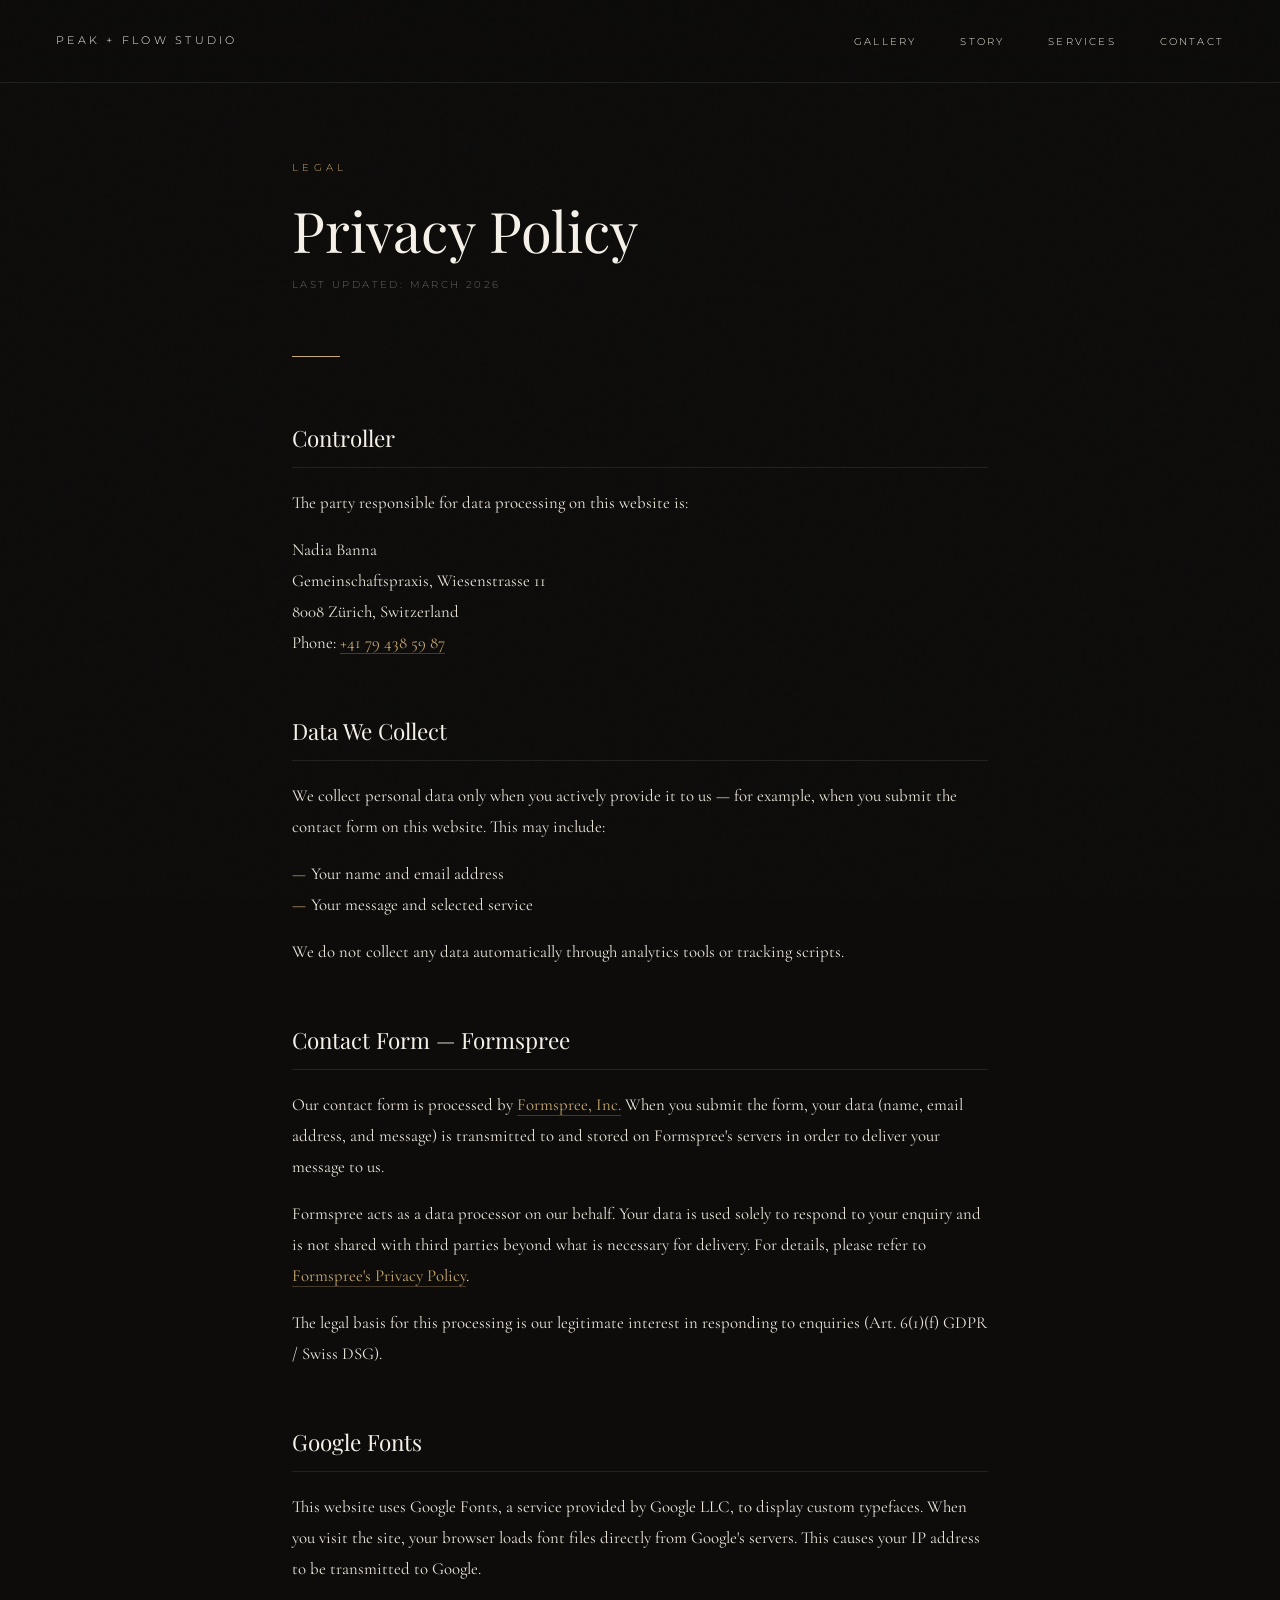
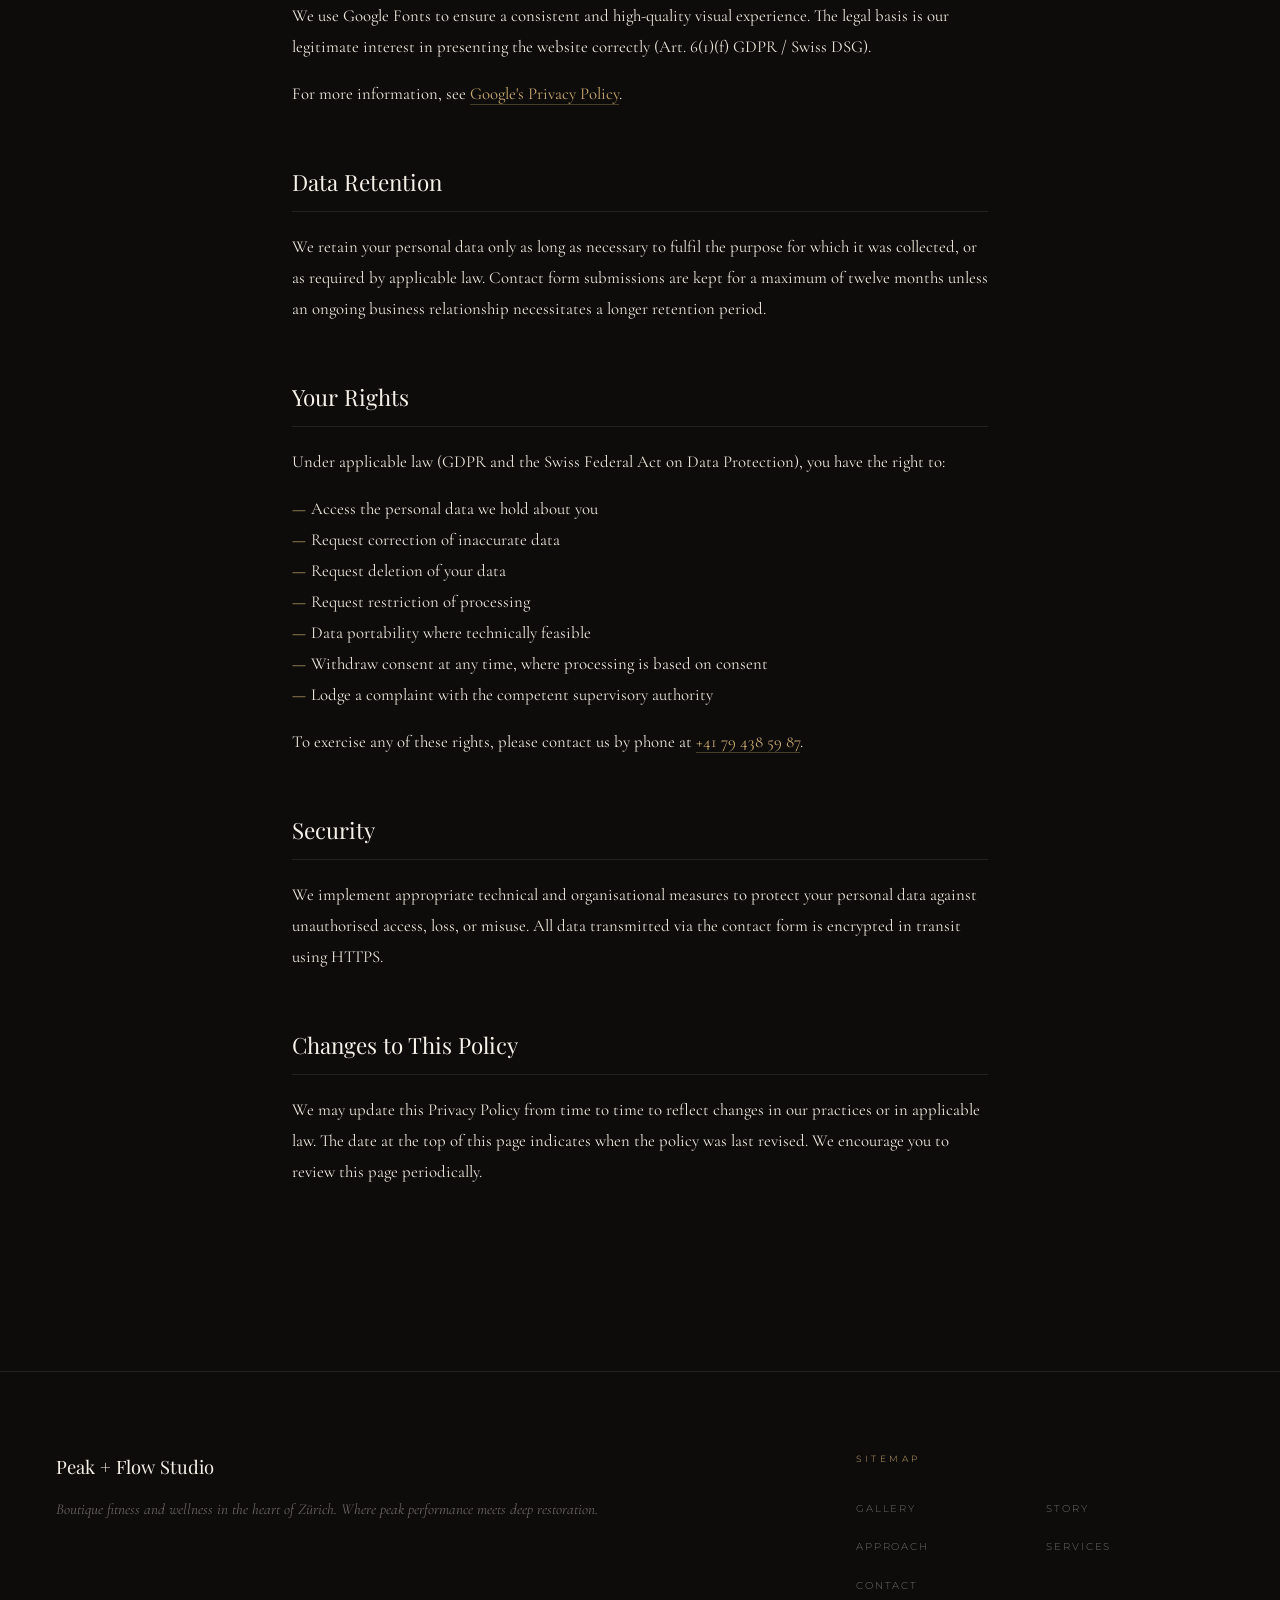
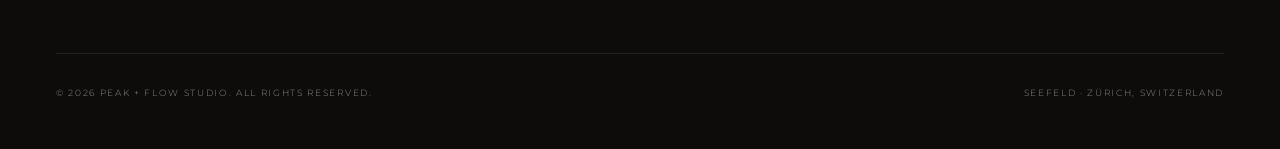
==== privacy-policy.html @ d28b988e "initial commit" ====
<!DOCTYPE html>
<html lang="en">
<head>
  <meta charset="UTF-8">
  <meta name="viewport" content="width=device-width, initial-scale=1.0">
  <title>Privacy Policy — Peak + Flow Studio · Zürich</title>
  <meta name="description" content="Privacy Policy for Peak + Flow Studio, boutique fitness and wellness in Zürich.">
  <link rel="preconnect" href="https://fonts.googleapis.com">
  <link rel="preconnect" href="https://fonts.gstatic.com" crossorigin>
  <link href="https://fonts.googleapis.com/css2?family=Cormorant+Garamond:ital,wght@0,300;0,400;0,500;0,600;1,300;1,400;1,500;1,600&family=Playfair+Display:ital,wght@0,400;0,700;0,900;1,400;1,700;1,900&family=Montserrat:wght@200;300;400;500&display=swap" rel="stylesheet">
  <style>
    /* ─── TOKENS ─────────────────────────────────────── */
    :root {
      --ink:      #0D0C0B;
      --ink-2:    #171614;
      --cream:    #F5F0E8;
      --cream-2:  #EDE7DC;
      --cream-3:  #E2D9CC;
      --gold:     #C9AA6F;
      --stone:    #6A6560;
      --muted:    #484440;
      --border:   rgba(106,101,96,0.25);
    }

    /* ─── RESET ──────────────────────────────────────── */
    *, *::before, *::after { box-sizing: border-box; margin: 0; padding: 0; }
    html { scroll-behavior: smooth; }

    body {
      background: var(--ink);
      color: var(--cream);
      font-family: 'Cormorant Garamond', Georgia, serif;
      font-size: 16px;
      line-height: 1.6;
      overflow-x: hidden;
    }

    ::selection { background: var(--gold); color: var(--ink); }
    img { display: block; max-width: 100%; }
    a { color: inherit; text-decoration: none; }

    /* ─── GRAIN OVERLAY ──────────────────────────────── */
    body::after {
      content: '';
      position: fixed;
      inset: 0;
      pointer-events: none;
      z-index: 9999;
      background-image: url("data:image/svg+xml,%3Csvg viewBox='0 0 256 256' xmlns='http://www.w3.org/2000/svg'%3E%3Cfilter id='noise'%3E%3CfeTurbulence type='fractalNoise' baseFrequency='0.9' numOctaves='4' stitchTiles='stitch'/%3E%3C/filter%3E%3Crect width='100%25' height='100%25' filter='url(%23noise)' opacity='0.035'/%3E%3C/svg%3E");
      opacity: 0.4;
    }

    /* ─── NAV ────────────────────────────────────────── */
    #nav {
      position: fixed;
      top: 0; left: 0; right: 0;
      z-index: 1000;
      display: flex;
      align-items: center;
      justify-content: space-between;
      padding: 1.75rem 3.5rem;
      background: rgba(13, 12, 11, 0.92);
      backdrop-filter: blur(14px);
      -webkit-backdrop-filter: blur(14px);
      border-bottom: 1px solid var(--border);
    }

    .nav-brand {
      font-family: 'Montserrat', sans-serif;
      font-weight: 300;
      font-size: 0.68rem;
      letter-spacing: 0.3em;
      text-transform: uppercase;
      color: var(--cream);
      transition: opacity 0.3s;
    }
    .nav-brand:hover { opacity: 0.65; }

    .nav-links {
      display: flex;
      gap: 2.75rem;
      list-style: none;
    }

    .nav-links a {
      font-family: 'Montserrat', sans-serif;
      font-weight: 300;
      font-size: 0.62rem;
      letter-spacing: 0.22em;
      text-transform: uppercase;
      color: var(--cream-2);
      transition: color 0.3s;
      position: relative;
    }

    .nav-links a::after {
      content: '';
      position: absolute;
      bottom: -5px; left: 0;
      width: 0; height: 1px;
      background: var(--gold);
      transition: width 0.35s ease;
    }

    .nav-links a:hover { color: var(--gold); }
    .nav-links a:hover::after { width: 100%; }

    /* ─── PAGE ───────────────────────────────────────── */
    .page-wrap {
      max-width: 760px;
      margin: 0 auto;
      padding: 10rem 2rem 8rem;
    }

    .page-eyebrow {
      font-family: 'Montserrat', sans-serif;
      font-size: 0.6rem;
      font-weight: 300;
      letter-spacing: 0.45em;
      text-transform: uppercase;
      color: var(--gold);
      margin-bottom: 1.5rem;
    }

    .page-title {
      font-family: 'Playfair Display', Georgia, serif;
      font-size: clamp(2.2rem, 5vw, 3.5rem);
      font-weight: 400;
      line-height: 1.1;
      margin-bottom: 1rem;
    }

    .page-date {
      font-family: 'Montserrat', sans-serif;
      font-size: 0.6rem;
      font-weight: 300;
      letter-spacing: 0.25em;
      text-transform: uppercase;
      color: var(--stone);
      margin-bottom: 4rem;
    }

    .divider {
      width: 3rem;
      height: 1px;
      background: var(--gold);
      margin-bottom: 4rem;
    }

    /* ─── CONTENT ────────────────────────────────────── */
    .policy-section { margin-bottom: 3.5rem; }

    .policy-section h2 {
      font-family: 'Playfair Display', Georgia, serif;
      font-size: 1.4rem;
      font-weight: 400;
      color: var(--cream);
      margin-bottom: 1.2rem;
      padding-bottom: 0.6rem;
      border-bottom: 1px solid var(--border);
    }

    .policy-section p {
      font-size: 1.05rem;
      color: var(--cream-2);
      line-height: 1.85;
      margin-bottom: 1rem;
    }

    .policy-section p:last-child { margin-bottom: 0; }

    .policy-section ul {
      list-style: none;
      margin: 0.5rem 0 1rem;
    }

    .policy-section ul li {
      font-size: 1.05rem;
      color: var(--cream-2);
      line-height: 1.85;
      padding-left: 1.2rem;
      position: relative;
    }

    .policy-section ul li::before {
      content: '—';
      position: absolute;
      left: 0;
      color: var(--gold);
    }

    .policy-section a {
      color: var(--gold);
      border-bottom: 1px solid rgba(201,170,111,0.3);
      transition: border-color 0.3s;
    }

    .policy-section a:hover { border-color: var(--gold); }

    /* ─── FOOTER ─────────────────────────────────────── */
    footer {
      background: var(--ink);
      border-top: 1px solid var(--border);
      padding: 5rem 3.5rem 3rem;
    }

    .footer-grid {
      display: grid;
      grid-template-columns: 2fr 1fr;
      gap: 4rem;
      max-width: 1200px;
      margin: 0 auto 3.5rem;
    }

    .footer-brand-mark {
      font-family: 'Playfair Display', Georgia, serif;
      font-size: 1.15rem;
      font-weight: 400;
      margin-bottom: 1rem;
    }

    .footer-tagline {
      font-size: 0.95rem;
      font-style: italic;
      color: var(--stone);
      line-height: 1.7;
    }

    .footer-col-hed {
      font-family: 'Montserrat', sans-serif;
      font-size: 0.58rem;
      font-weight: 300;
      letter-spacing: 0.38em;
      text-transform: uppercase;
      color: var(--gold);
      margin-bottom: 1.75rem;
    }

    .sitemap { list-style: none; display: grid; grid-template-columns: 1fr 1fr; gap: 0.8rem; }

    .sitemap a {
      font-family: 'Montserrat', sans-serif;
      font-size: 0.65rem;
      font-weight: 300;
      letter-spacing: 0.18em;
      text-transform: uppercase;
      color: rgba(245,240,232,0.42);
      transition: color 0.3s;
    }

    .sitemap a:hover { color: var(--gold); }

    .footer-bar {
      display: flex;
      justify-content: space-between;
      align-items: center;
      padding-top: 2rem;
      border-top: 1px solid var(--border);
      max-width: 1200px;
      margin: 0 auto;
    }

    .footer-copy,
    .footer-locs {
      font-family: 'Montserrat', sans-serif;
      font-size: 0.58rem;
      font-weight: 300;
      letter-spacing: 0.18em;
      text-transform: uppercase;
      color: rgba(245,240,232,0.55);
    }

    /* ─── RESPONSIVE ─────────────────────────────────── */
    @media (max-width: 680px) {
      #nav { padding: 1.4rem 1.5rem; }
      .nav-links { display: none; }
      .page-wrap { padding: 8rem 1.5rem 6rem; }
      .footer-grid { grid-template-columns: 1fr; gap: 3rem; }
      .footer-bar { flex-direction: column; gap: 0.75rem; text-align: center; }
      footer { padding: 4rem 1.5rem 2rem; }
    }
  </style>
</head>
<body>

<!-- ─────────── NAV ─────────── -->
<nav id="nav">
  <a class="nav-brand" href="index.html">Peak + Flow Studio</a>
  <ul class="nav-links">
    <li><a href="index.html#gallery">Gallery</a></li>
    <li><a href="index.html#story">Story</a></li>
    <li><a href="index.html#services">Services</a></li>
    <li><a href="index.html#contact">Contact</a></li>
  </ul>
</nav>

<!-- ─────────── CONTENT ─────────── -->
<main>
  <div class="page-wrap">

    <p class="page-eyebrow">Legal</p>
    <h1 class="page-title">Privacy Policy</h1>
    <p class="page-date">Last updated: March 2026</p>
    <div class="divider"></div>

    <div class="policy-section">
      <h2>Controller</h2>
      <p>The party responsible for data processing on this website is:</p>
      <p>
        Nadia Banna<br>
        Gemeinschaftspraxis, Wiesenstrasse 11<br>
        8008 Zürich, Switzerland<br>
        Phone: <a href="tel:+41794385987">+41 79 438 59 87</a>
      </p>
    </div>

    <div class="policy-section">
      <h2>Data We Collect</h2>
      <p>We collect personal data only when you actively provide it to us — for example, when you submit the contact form on this website. This may include:</p>
      <ul>
        <li>Your name and email address</li>
        <li>Your message and selected service</li>
      </ul>
      <p>We do not collect any data automatically through analytics tools or tracking scripts.</p>
    </div>

    <div class="policy-section">
      <h2>Contact Form — Formspree</h2>
      <p>Our contact form is processed by <a href="https://formspree.io" target="_blank" rel="noopener">Formspree, Inc.</a> When you submit the form, your data (name, email address, and message) is transmitted to and stored on Formspree's servers in order to deliver your message to us.</p>
      <p>Formspree acts as a data processor on our behalf. Your data is used solely to respond to your enquiry and is not shared with third parties beyond what is necessary for delivery. For details, please refer to <a href="https://formspree.io/legal/privacy-policy" target="_blank" rel="noopener">Formspree's Privacy Policy</a>.</p>
      <p>The legal basis for this processing is our legitimate interest in responding to enquiries (Art. 6(1)(f) GDPR / Swiss DSG).</p>
    </div>

    <div class="policy-section">
      <h2>Google Fonts</h2>
      <p>This website uses Google Fonts, a service provided by Google LLC, to display custom typefaces. When you visit the site, your browser loads font files directly from Google's servers. This causes your IP address to be transmitted to Google.</p>
      <p>We use Google Fonts to ensure a consistent and high-quality visual experience. The legal basis is our legitimate interest in presenting the website correctly (Art. 6(1)(f) GDPR / Swiss DSG).</p>
      <p>For more information, see <a href="https://policies.google.com/privacy" target="_blank" rel="noopener">Google's Privacy Policy</a>.</p>
    </div>

    <div class="policy-section">
      <h2>Data Retention</h2>
      <p>We retain your personal data only as long as necessary to fulfil the purpose for which it was collected, or as required by applicable law. Contact form submissions are kept for a maximum of twelve months unless an ongoing business relationship necessitates a longer retention period.</p>
    </div>

    <div class="policy-section">
      <h2>Your Rights</h2>
      <p>Under applicable law (GDPR and the Swiss Federal Act on Data Protection), you have the right to:</p>
      <ul>
        <li>Access the personal data we hold about you</li>
        <li>Request correction of inaccurate data</li>
        <li>Request deletion of your data</li>
        <li>Request restriction of processing</li>
        <li>Data portability where technically feasible</li>
        <li>Withdraw consent at any time, where processing is based on consent</li>
        <li>Lodge a complaint with the competent supervisory authority</li>
      </ul>
      <p>To exercise any of these rights, please contact us by phone at <a href="tel:+41794385987">+41 79 438 59 87</a>.</p>
    </div>

    <div class="policy-section">
      <h2>Security</h2>
      <p>We implement appropriate technical and organisational measures to protect your personal data against unauthorised access, loss, or misuse. All data transmitted via the contact form is encrypted in transit using HTTPS.</p>
    </div>

    <div class="policy-section">
      <h2>Changes to This Policy</h2>
      <p>We may update this Privacy Policy from time to time to reflect changes in our practices or in applicable law. The date at the top of this page indicates when the policy was last revised. We encourage you to review this page periodically.</p>
    </div>

  </div>
</main>

<!-- ─────────── FOOTER ─────────── -->
<footer>
  <div class="footer-grid">
    <div>
      <p class="footer-brand-mark">Peak + Flow Studio</p>
      <p class="footer-tagline">Boutique fitness and wellness in the heart of Zürich. Where peak performance meets deep restoration.</p>
    </div>
    <div>
      <p class="footer-col-hed">Sitemap</p>
      <ul class="sitemap">
        <li><a href="index.html#gallery">Gallery</a></li>
        <li><a href="index.html#story">Story</a></li>
        <li><a href="index.html#approach">Approach</a></li>
        <li><a href="index.html#services">Services</a></li>
        <li><a href="index.html#contact">Contact</a></li>
      </ul>
    </div>
  </div>
  <div class="footer-bar">
    <p class="footer-copy">&copy; <span id="year"></span> Peak + Flow Studio. All rights reserved.</p>
    <p class="footer-locs">Seefeld &middot; Zürich, Switzerland</p>
  </div>
</footer>

<script>
  document.getElementById('year').textContent = new Date().getFullYear();
</script>

</body>
</html>
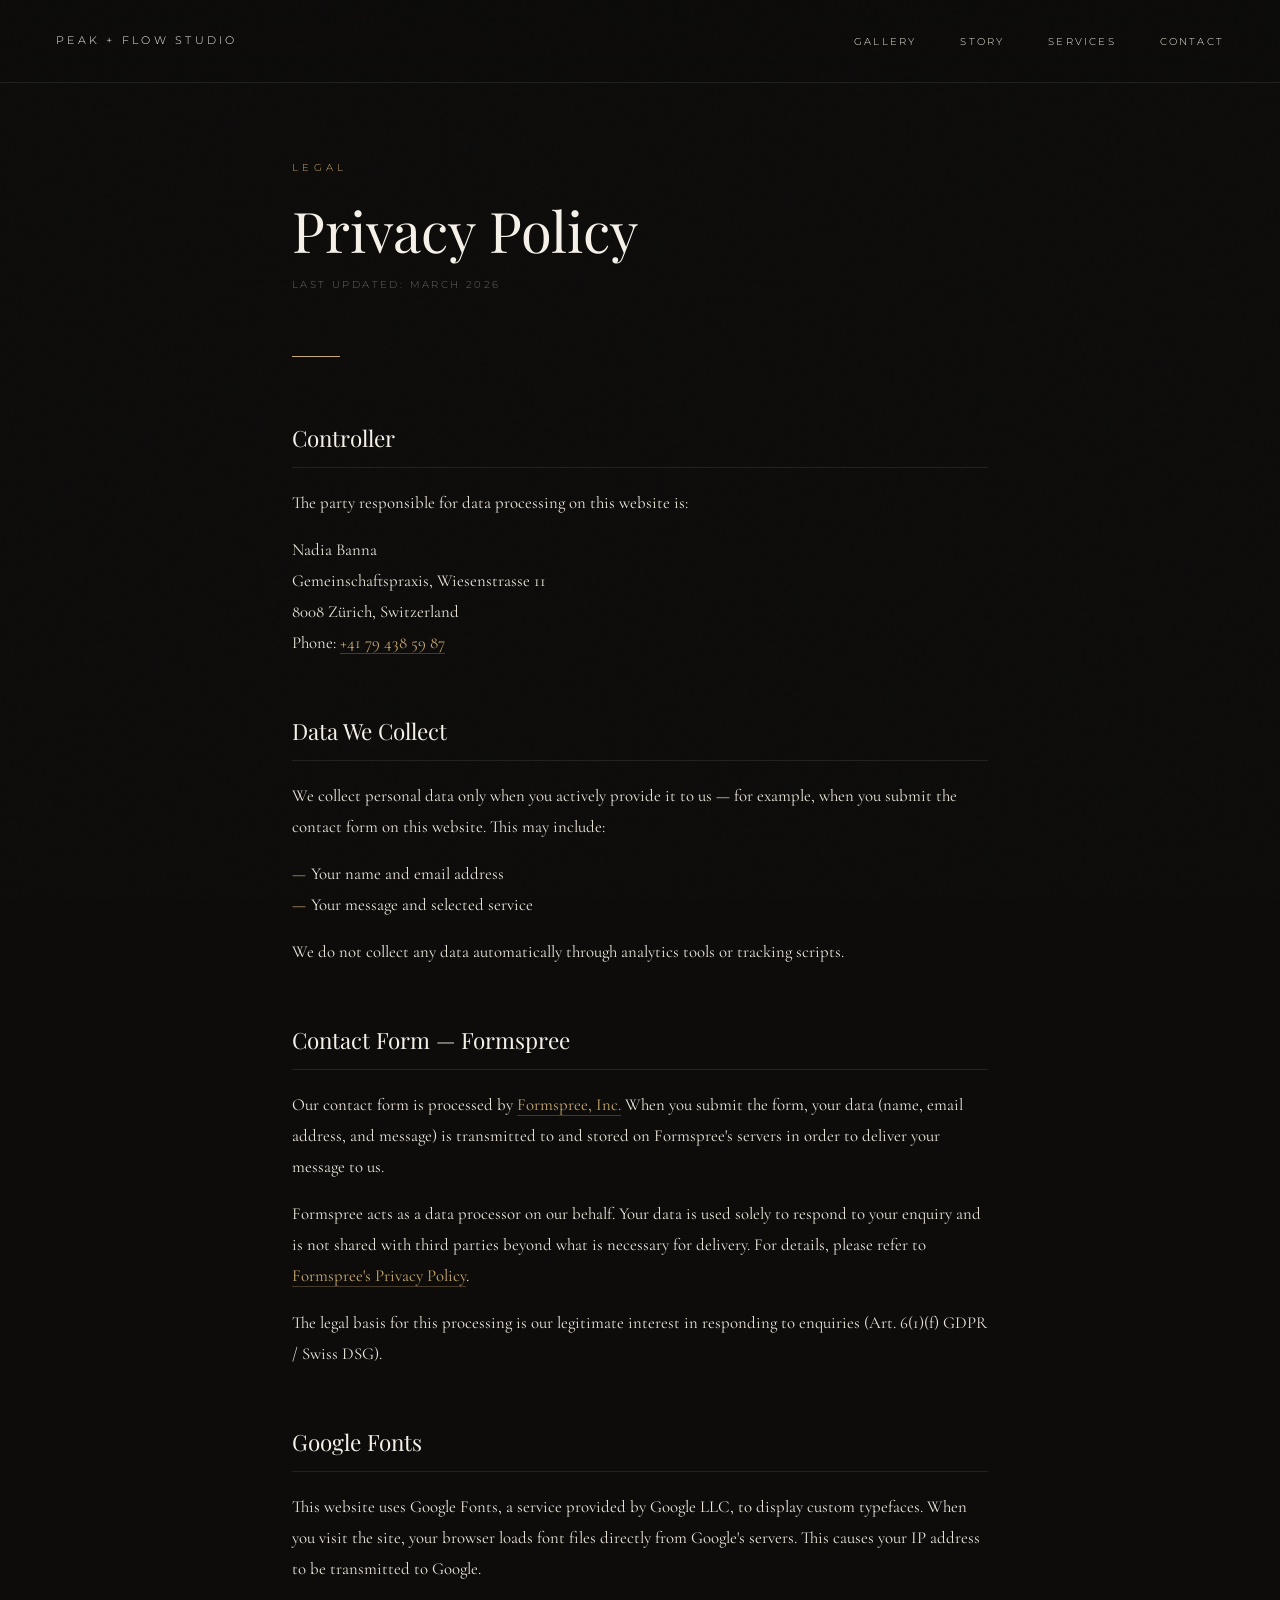
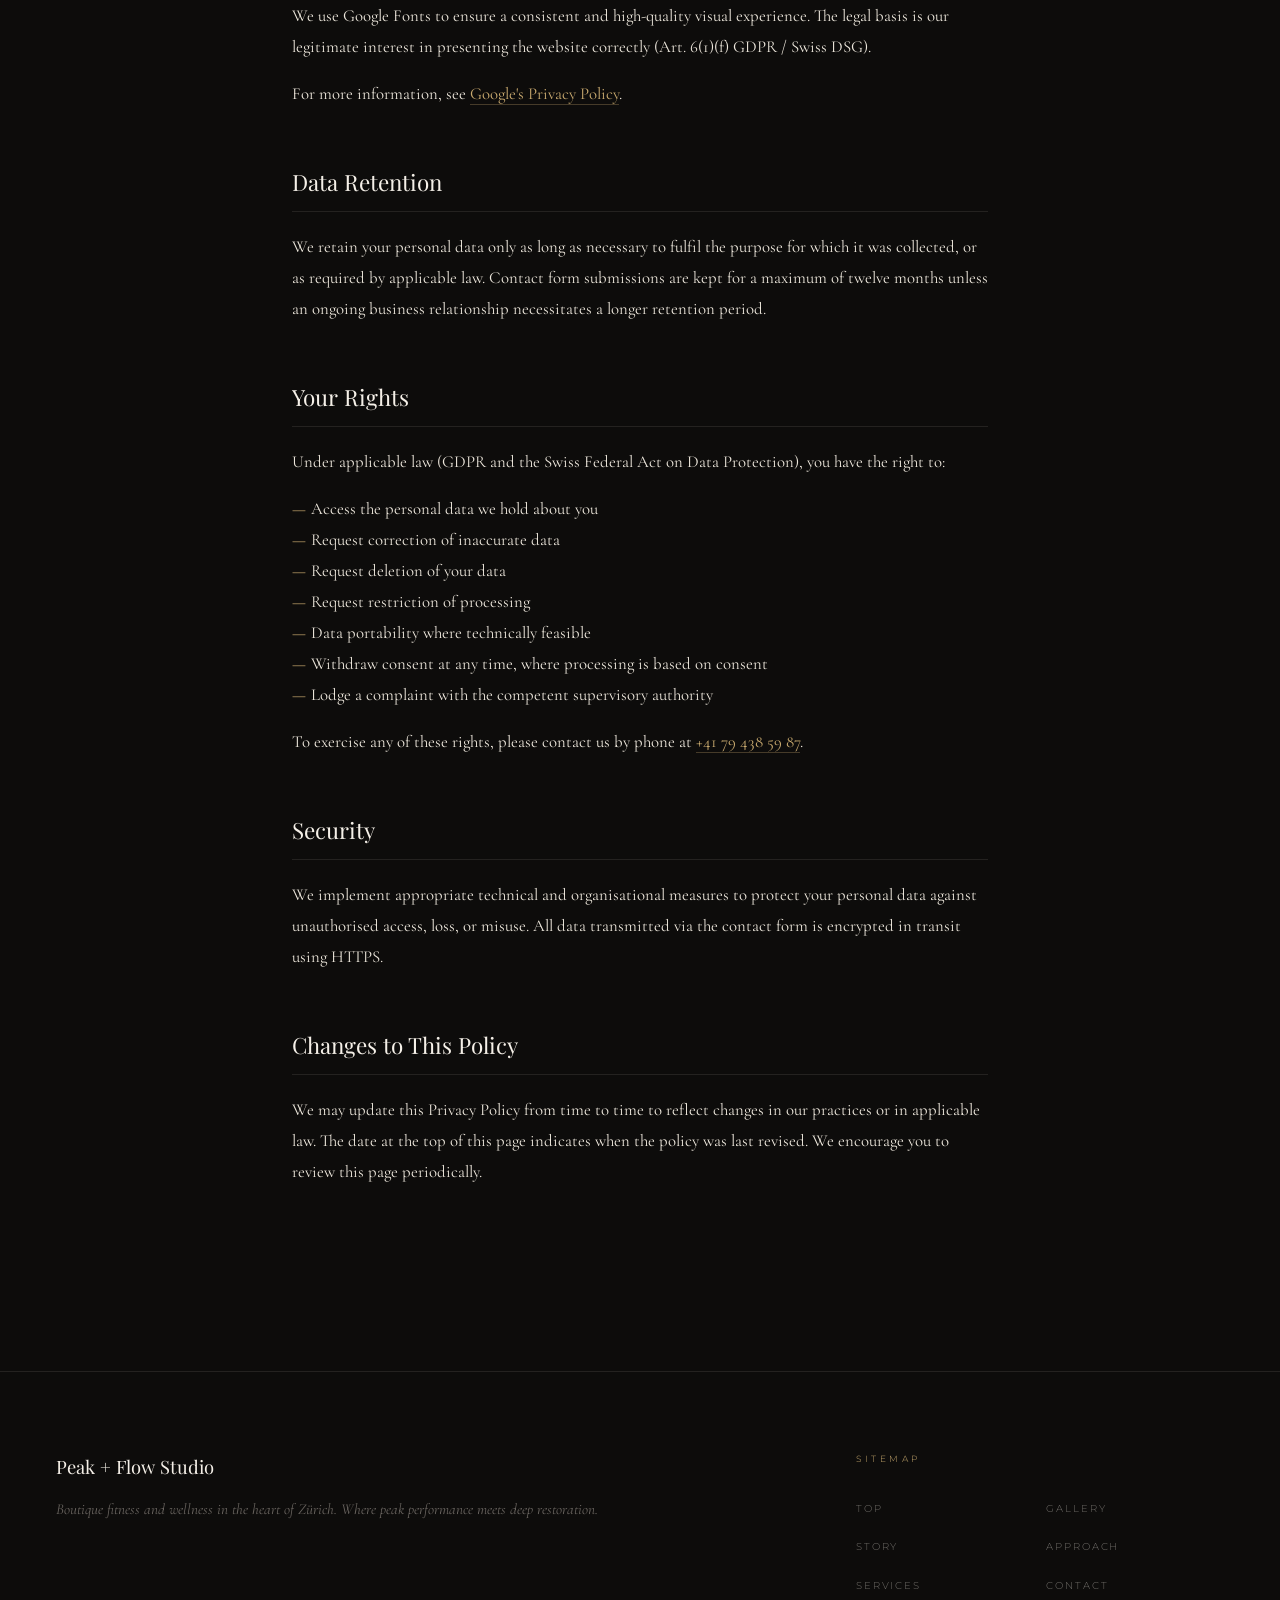
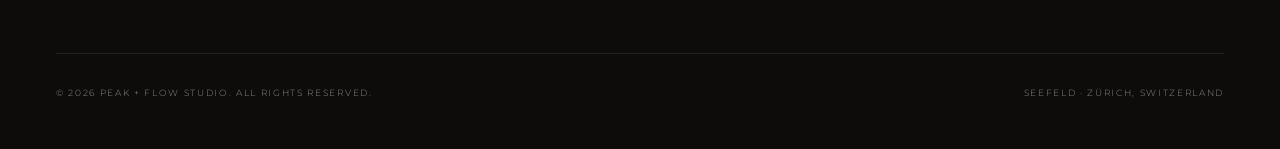
==== commit 96013444: "Add link Top to sitemap" ====
--- a/privacy-policy.html
+++ b/privacy-policy.html
@@ -5,6 +5,9 @@
   <meta name="viewport" content="width=device-width, initial-scale=1.0">
   <title>Privacy Policy — Peak + Flow Studio · Zürich</title>
   <meta name="description" content="Privacy Policy for Peak + Flow Studio, boutique fitness and wellness in Zürich.">
+  <link rel="icon" href="favicon.svg" type="image/svg+xml">
+  <link rel="canonical" href="https://www.peakflowstudio.ch/privacy-policy.html">
+  <meta name="robots" content="noindex, follow">
   <link rel="preconnect" href="https://fonts.googleapis.com">
   <link rel="preconnect" href="https://fonts.gstatic.com" crossorigin>
   <link href="https://fonts.googleapis.com/css2?family=Cormorant+Garamond:ital,wght@0,300;0,400;0,500;0,600;1,300;1,400;1,500;1,600&family=Playfair+Display:ital,wght@0,400;0,700;0,900;1,400;1,700;1,900&family=Montserrat:wght@200;300;400;500&display=swap" rel="stylesheet">
@@ -381,6 +384,7 @@
     <div>
       <p class="footer-col-hed">Sitemap</p>
       <ul class="sitemap">
+        <li><a href="index.html#hero">Top</a></li>
         <li><a href="index.html#gallery">Gallery</a></li>
         <li><a href="index.html#story">Story</a></li>
         <li><a href="index.html#approach">Approach</a></li>
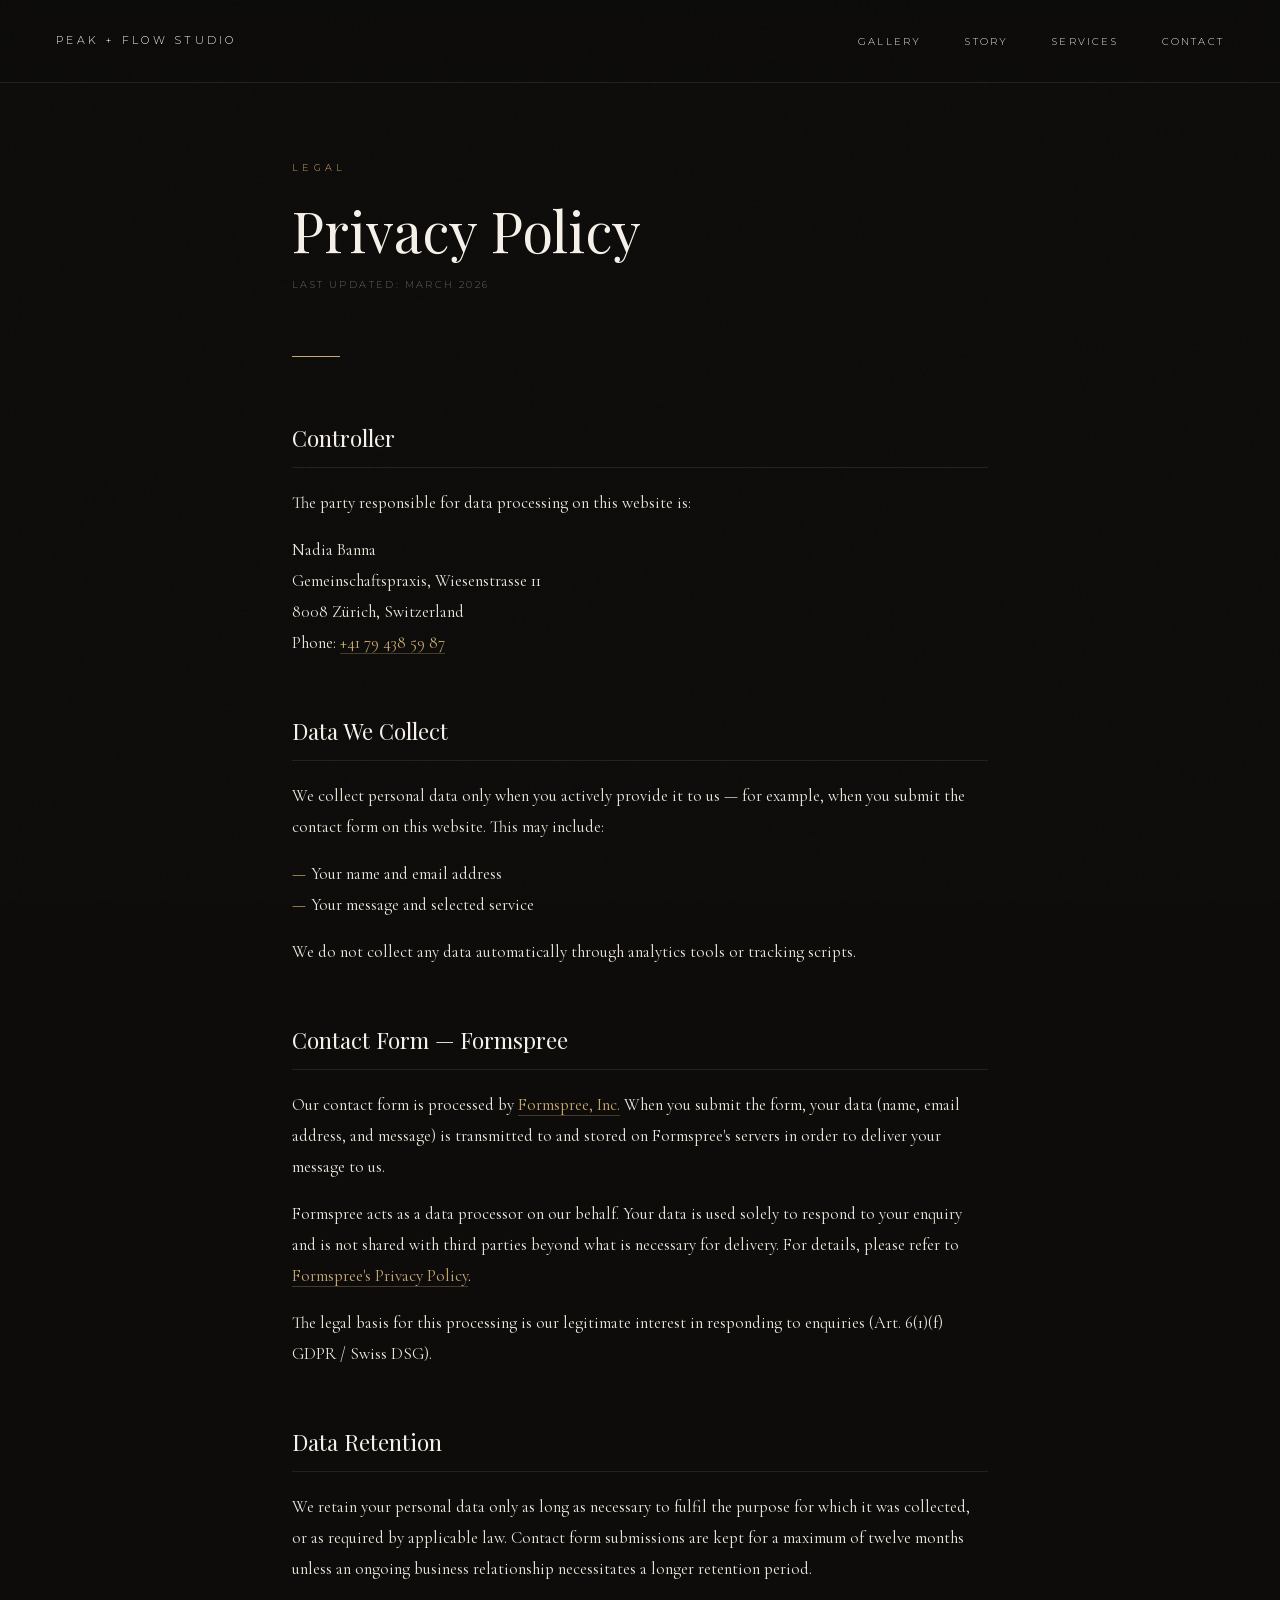
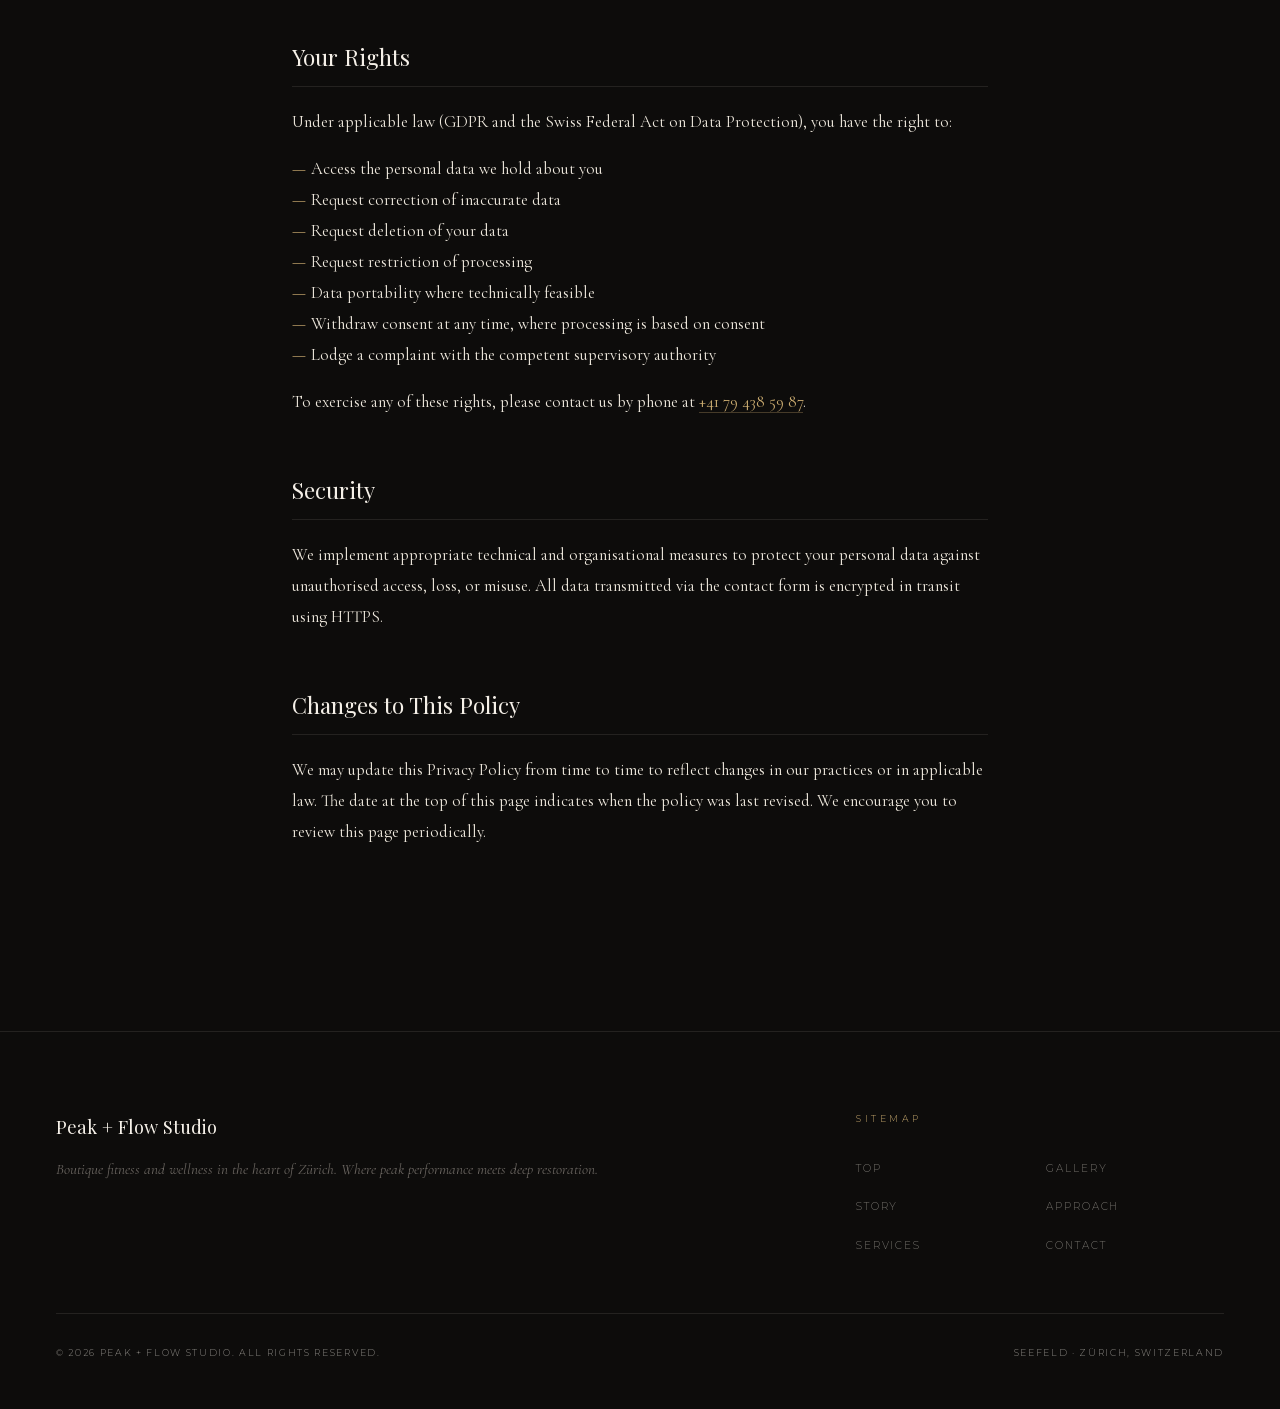
==== commit edf7ea3b: "Host fonts locally" ====
--- a/privacy-policy.html
+++ b/privacy-policy.html
@@ -5,12 +5,11 @@
   <meta name="viewport" content="width=device-width, initial-scale=1.0">
   <title>Privacy Policy — Peak + Flow Studio · Zürich</title>
   <meta name="description" content="Privacy Policy for Peak + Flow Studio, boutique fitness and wellness in Zürich.">
+  <meta name="theme-color" content="#0D0C0B">
   <link rel="icon" href="favicon.svg" type="image/svg+xml">
   <link rel="canonical" href="https://www.peakflowstudio.ch/privacy-policy.html">
   <meta name="robots" content="noindex, follow">
-  <link rel="preconnect" href="https://fonts.googleapis.com">
-  <link rel="preconnect" href="https://fonts.gstatic.com" crossorigin>
-  <link href="https://fonts.googleapis.com/css2?family=Cormorant+Garamond:ital,wght@0,300;0,400;0,500;0,600;1,300;1,400;1,500;1,600&family=Playfair+Display:ital,wght@0,400;0,700;0,900;1,400;1,700;1,900&family=Montserrat:wght@200;300;400;500&display=swap" rel="stylesheet">
+  <link rel="stylesheet" href="fonts.css">
   <style>
     /* ─── TOKENS ─────────────────────────────────────── */
     :root {
@@ -335,13 +334,6 @@
     </div>
 
     <div class="policy-section">
-      <h2>Google Fonts</h2>
-      <p>This website uses Google Fonts, a service provided by Google LLC, to display custom typefaces. When you visit the site, your browser loads font files directly from Google's servers. This causes your IP address to be transmitted to Google.</p>
-      <p>We use Google Fonts to ensure a consistent and high-quality visual experience. The legal basis is our legitimate interest in presenting the website correctly (Art. 6(1)(f) GDPR / Swiss DSG).</p>
-      <p>For more information, see <a href="https://policies.google.com/privacy" target="_blank" rel="noopener">Google's Privacy Policy</a>.</p>
-    </div>
-
-    <div class="policy-section">
       <h2>Data Retention</h2>
       <p>We retain your personal data only as long as necessary to fulfil the purpose for which it was collected, or as required by applicable law. Contact form submissions are kept for a maximum of twelve months unless an ongoing business relationship necessitates a longer retention period.</p>
     </div>
--- a/fonts.css
+++ b/fonts.css
@@ -0,0 +1,99 @@
+/* ─── Cormorant Garamond — normal ─────────────────────────── */
+/* latin-ext */
+@font-face {
+  font-family: 'Cormorant Garamond';
+  font-style: normal;
+  font-weight: 300 600;
+  font-display: swap;
+  src: url(fonts/cormorant-garamond-normal-ext.woff2) format('woff2');
+  unicode-range: U+0100-02BA, U+02BD-02C5, U+02C7-02CC, U+02CE-02D7, U+02DD-02FF, U+0304, U+0308, U+0329, U+1D00-1DBF, U+1E00-1E9F, U+1EF2-1EFF, U+2020, U+20A0-20AB, U+20AD-20C0, U+2113, U+2C60-2C7F, U+A720-A7FF;
+}
+/* latin */
+@font-face {
+  font-family: 'Cormorant Garamond';
+  font-style: normal;
+  font-weight: 300 600;
+  font-display: swap;
+  src: url(fonts/cormorant-garamond-normal.woff2) format('woff2');
+  unicode-range: U+0000-00FF, U+0131, U+0152-0153, U+02BB-02BC, U+02C6, U+02DA, U+02DC, U+0304, U+0308, U+0329, U+2000-206F, U+20AC, U+2122, U+2191, U+2193, U+2212, U+2215, U+FEFF, U+FFFD;
+}
+
+/* ─── Cormorant Garamond — italic ─────────────────────────── */
+/* latin-ext */
+@font-face {
+  font-family: 'Cormorant Garamond';
+  font-style: italic;
+  font-weight: 300 600;
+  font-display: swap;
+  src: url(fonts/cormorant-garamond-italic-ext.woff2) format('woff2');
+  unicode-range: U+0100-02BA, U+02BD-02C5, U+02C7-02CC, U+02CE-02D7, U+02DD-02FF, U+0304, U+0308, U+0329, U+1D00-1DBF, U+1E00-1E9F, U+1EF2-1EFF, U+2020, U+20A0-20AB, U+20AD-20C0, U+2113, U+2C60-2C7F, U+A720-A7FF;
+}
+/* latin */
+@font-face {
+  font-family: 'Cormorant Garamond';
+  font-style: italic;
+  font-weight: 300 600;
+  font-display: swap;
+  src: url(fonts/cormorant-garamond-italic.woff2) format('woff2');
+  unicode-range: U+0000-00FF, U+0131, U+0152-0153, U+02BB-02BC, U+02C6, U+02DA, U+02DC, U+0304, U+0308, U+0329, U+2000-206F, U+20AC, U+2122, U+2191, U+2193, U+2212, U+2215, U+FEFF, U+FFFD;
+}
+
+/* ─── Playfair Display — normal ───────────────────────────── */
+/* latin-ext */
+@font-face {
+  font-family: 'Playfair Display';
+  font-style: normal;
+  font-weight: 400 900;
+  font-display: swap;
+  src: url(fonts/playfair-display-normal-ext.woff2) format('woff2');
+  unicode-range: U+0100-02BA, U+02BD-02C5, U+02C7-02CC, U+02CE-02D7, U+02DD-02FF, U+0304, U+0308, U+0329, U+1D00-1DBF, U+1E00-1E9F, U+1EF2-1EFF, U+2020, U+20A0-20AB, U+20AD-20C0, U+2113, U+2C60-2C7F, U+A720-A7FF;
+}
+/* latin */
+@font-face {
+  font-family: 'Playfair Display';
+  font-style: normal;
+  font-weight: 400 900;
+  font-display: swap;
+  src: url(fonts/playfair-display-normal.woff2) format('woff2');
+  unicode-range: U+0000-00FF, U+0131, U+0152-0153, U+02BB-02BC, U+02C6, U+02DA, U+02DC, U+0304, U+0308, U+0329, U+2000-206F, U+20AC, U+2122, U+2191, U+2193, U+2212, U+2215, U+FEFF, U+FFFD;
+}
+
+/* ─── Playfair Display — italic ───────────────────────────── */
+/* latin-ext */
+@font-face {
+  font-family: 'Playfair Display';
+  font-style: italic;
+  font-weight: 400 900;
+  font-display: swap;
+  src: url(fonts/playfair-display-italic-ext.woff2) format('woff2');
+  unicode-range: U+0100-02BA, U+02BD-02C5, U+02C7-02CC, U+02CE-02D7, U+02DD-02FF, U+0304, U+0308, U+0329, U+1D00-1DBF, U+1E00-1E9F, U+1EF2-1EFF, U+2020, U+20A0-20AB, U+20AD-20C0, U+2113, U+2C60-2C7F, U+A720-A7FF;
+}
+/* latin */
+@font-face {
+  font-family: 'Playfair Display';
+  font-style: italic;
+  font-weight: 400 900;
+  font-display: swap;
+  src: url(fonts/playfair-display-italic.woff2) format('woff2');
+  unicode-range: U+0000-00FF, U+0131, U+0152-0153, U+02BB-02BC, U+02C6, U+02DA, U+02DC, U+0304, U+0308, U+0329, U+2000-206F, U+20AC, U+2122, U+2191, U+2193, U+2212, U+2215, U+FEFF, U+FFFD;
+}
+
+/* ─── Montserrat — normal ─────────────────────────────────── */
+/* latin-ext */
+@font-face {
+  font-family: 'Montserrat';
+  font-style: normal;
+  font-weight: 200 500;
+  font-display: swap;
+  src: url(fonts/montserrat-normal-ext.woff2) format('woff2');
+  unicode-range: U+0100-02BA, U+02BD-02C5, U+02C7-02CC, U+02CE-02D7, U+02DD-02FF, U+0304, U+0308, U+0329, U+1D00-1DBF, U+1E00-1E9F, U+1EF2-1EFF, U+2020, U+20A0-20AB, U+20AD-20C0, U+2113, U+2C60-2C7F, U+A720-A7FF;
+}
+/* latin */
+@font-face {
+  font-family: 'Montserrat';
+  font-style: normal;
+  font-weight: 200 500;
+  font-display: swap;
+  src: url(fonts/montserrat-normal.woff2) format('woff2');
+  unicode-range: U+0000-00FF, U+0131, U+0152-0153, U+02BB-02BC, U+02C6, U+02DA, U+02DC, U+0304, U+0308, U+0329, U+2000-206F, U+20AC, U+2122, U+2191, U+2193, U+2212, U+2215, U+FEFF, U+FFFD;
+}
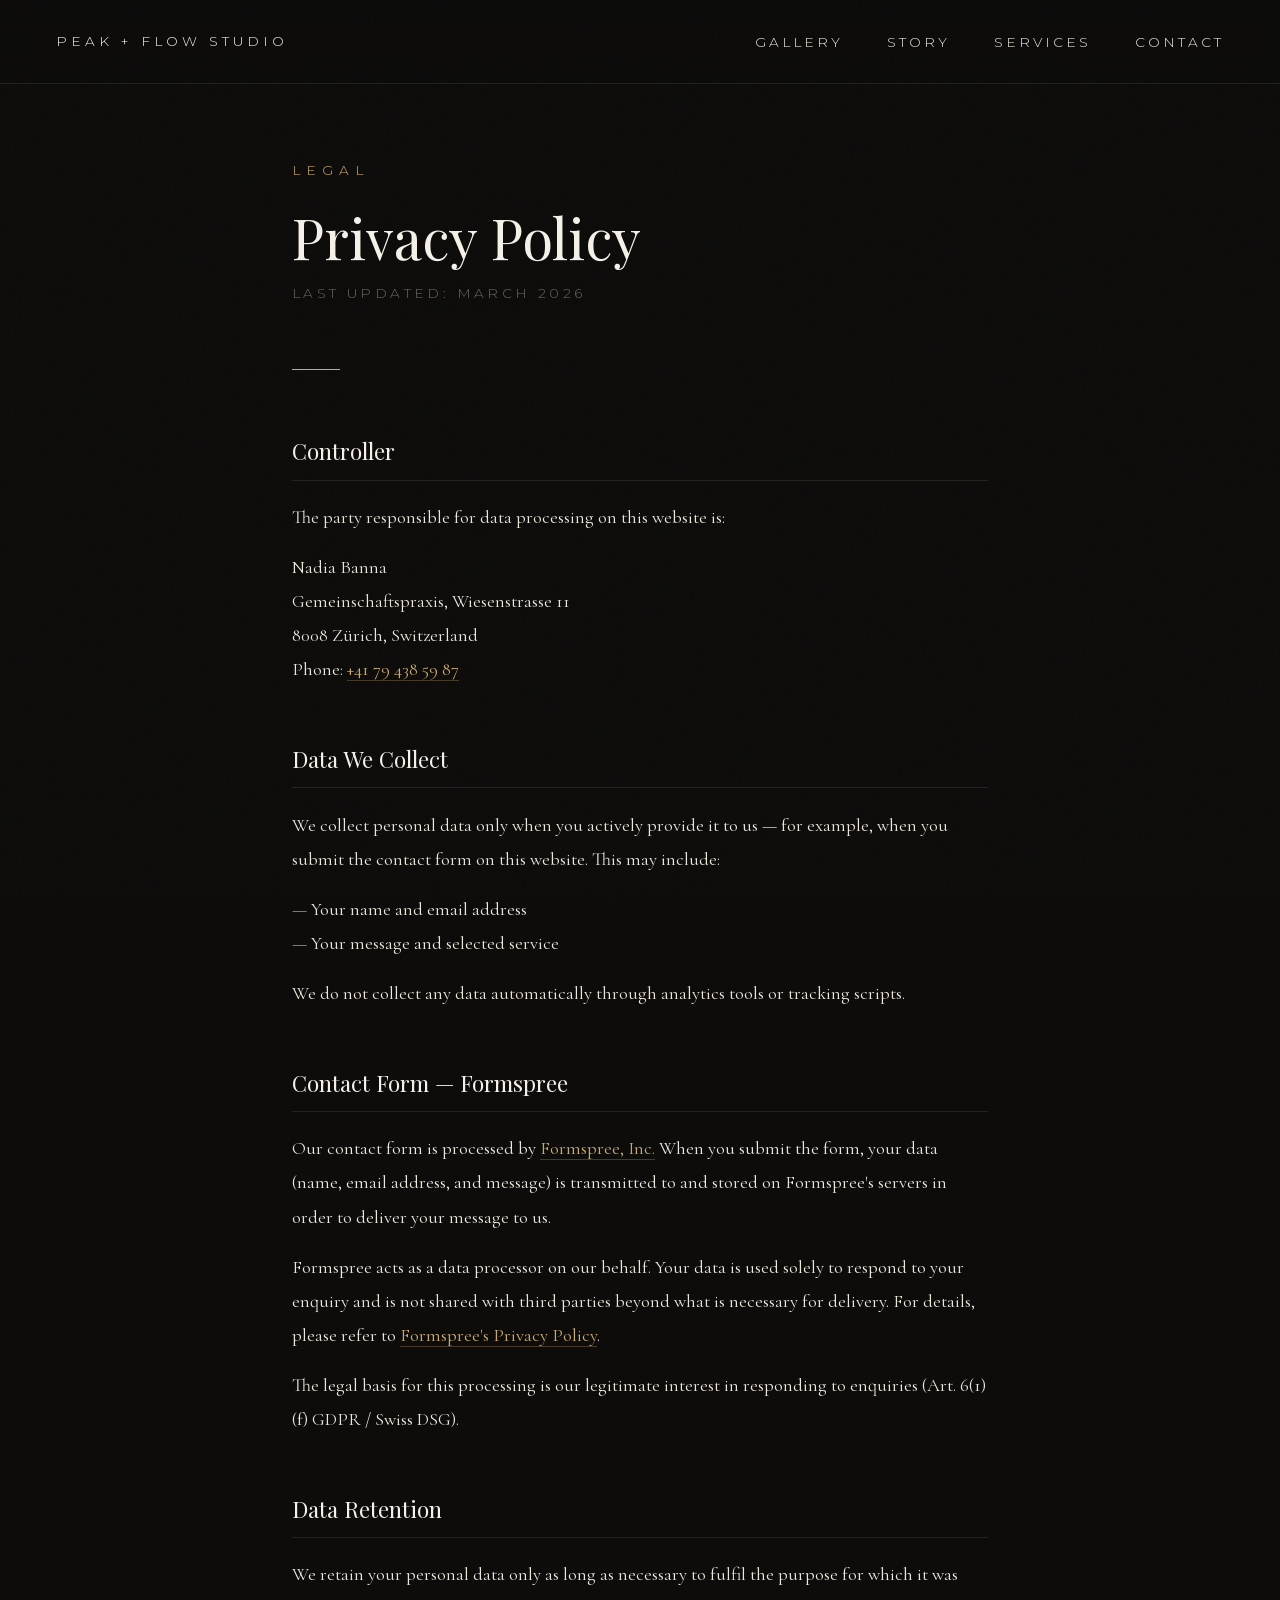
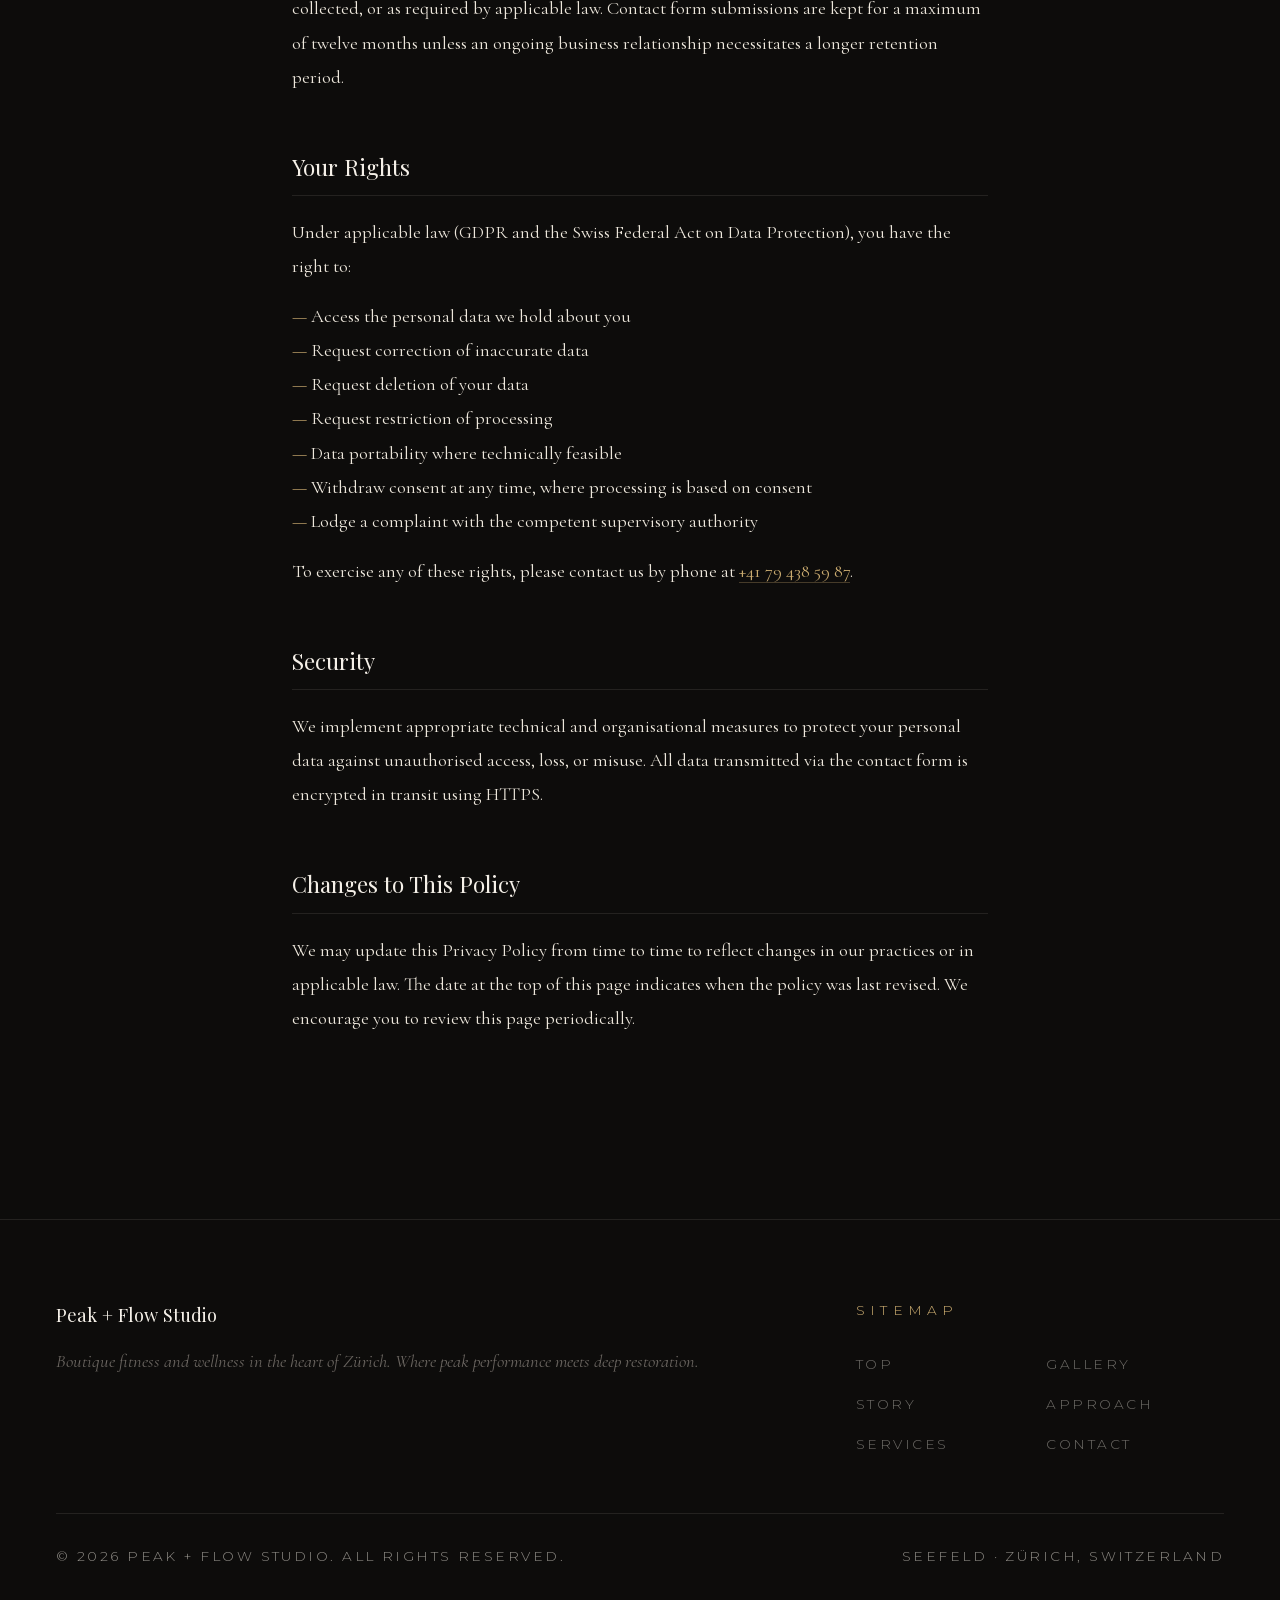
==== commit ac35733a: "Increase the font size of the privacy policy" ====
--- a/privacy-policy.html
+++ b/privacy-policy.html
@@ -32,7 +32,7 @@
       background: var(--ink);
       color: var(--cream);
       font-family: 'Cormorant Garamond', Georgia, serif;
-      font-size: 16px;
+      font-size: 17px;
       line-height: 1.6;
       overflow-x: hidden;
     }
@@ -70,7 +70,7 @@
     .nav-brand {
       font-family: 'Montserrat', sans-serif;
       font-weight: 300;
-      font-size: 0.68rem;
+      font-size: 0.85rem;
       letter-spacing: 0.3em;
       text-transform: uppercase;
       color: var(--cream);
@@ -87,7 +87,7 @@
     .nav-links a {
       font-family: 'Montserrat', sans-serif;
       font-weight: 300;
-      font-size: 0.62rem;
+      font-size: 0.85rem;
       letter-spacing: 0.22em;
       text-transform: uppercase;
       color: var(--cream-2);
@@ -116,7 +116,7 @@
 
     .page-eyebrow {
       font-family: 'Montserrat', sans-serif;
-      font-size: 0.6rem;
+      font-size: 0.85rem;
       font-weight: 300;
       letter-spacing: 0.45em;
       text-transform: uppercase;
@@ -134,7 +134,7 @@
 
     .page-date {
       font-family: 'Montserrat', sans-serif;
-      font-size: 0.6rem;
+      font-size: 0.85rem;
       font-weight: 300;
       letter-spacing: 0.25em;
       text-transform: uppercase;
@@ -163,7 +163,7 @@
     }
 
     .policy-section p {
-      font-size: 1.05rem;
+      font-size: 1.15rem;
       color: var(--cream-2);
       line-height: 1.85;
       margin-bottom: 1rem;
@@ -177,7 +177,7 @@
     }
 
     .policy-section ul li {
-      font-size: 1.05rem;
+      font-size: 1.15rem;
       color: var(--cream-2);
       line-height: 1.85;
       padding-left: 1.2rem;
@@ -222,7 +222,7 @@
     }
 
     .footer-tagline {
-      font-size: 0.95rem;
+      font-size: 1.15rem;
       font-style: italic;
       color: var(--stone);
       line-height: 1.7;
@@ -230,7 +230,7 @@
 
     .footer-col-hed {
       font-family: 'Montserrat', sans-serif;
-      font-size: 0.58rem;
+      font-size: 0.85rem;
       font-weight: 300;
       letter-spacing: 0.38em;
       text-transform: uppercase;
@@ -242,7 +242,7 @@
 
     .sitemap a {
       font-family: 'Montserrat', sans-serif;
-      font-size: 0.65rem;
+      font-size: 0.85rem;
       font-weight: 300;
       letter-spacing: 0.18em;
       text-transform: uppercase;
@@ -265,7 +265,7 @@
     .footer-copy,
     .footer-locs {
       font-family: 'Montserrat', sans-serif;
-      font-size: 0.58rem;
+      font-size: 0.85rem;
       font-weight: 300;
       letter-spacing: 0.18em;
       text-transform: uppercase;
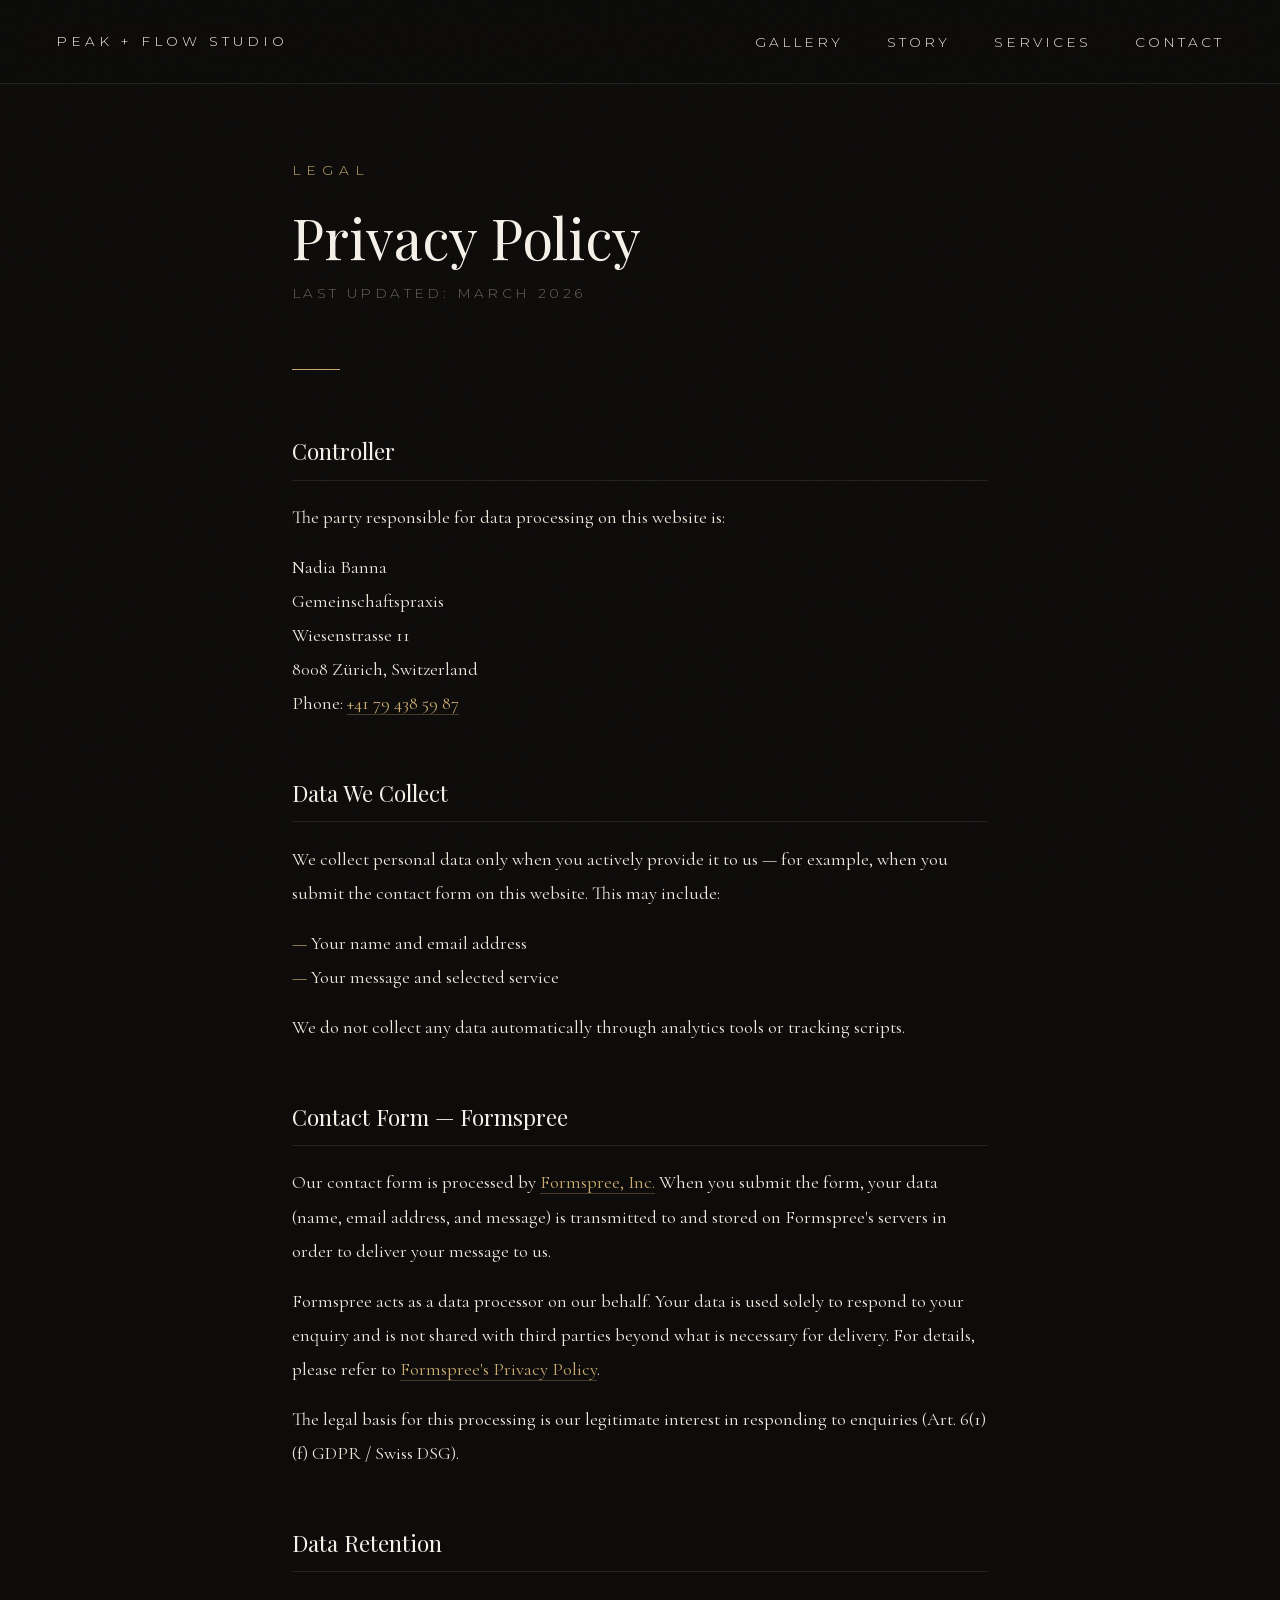
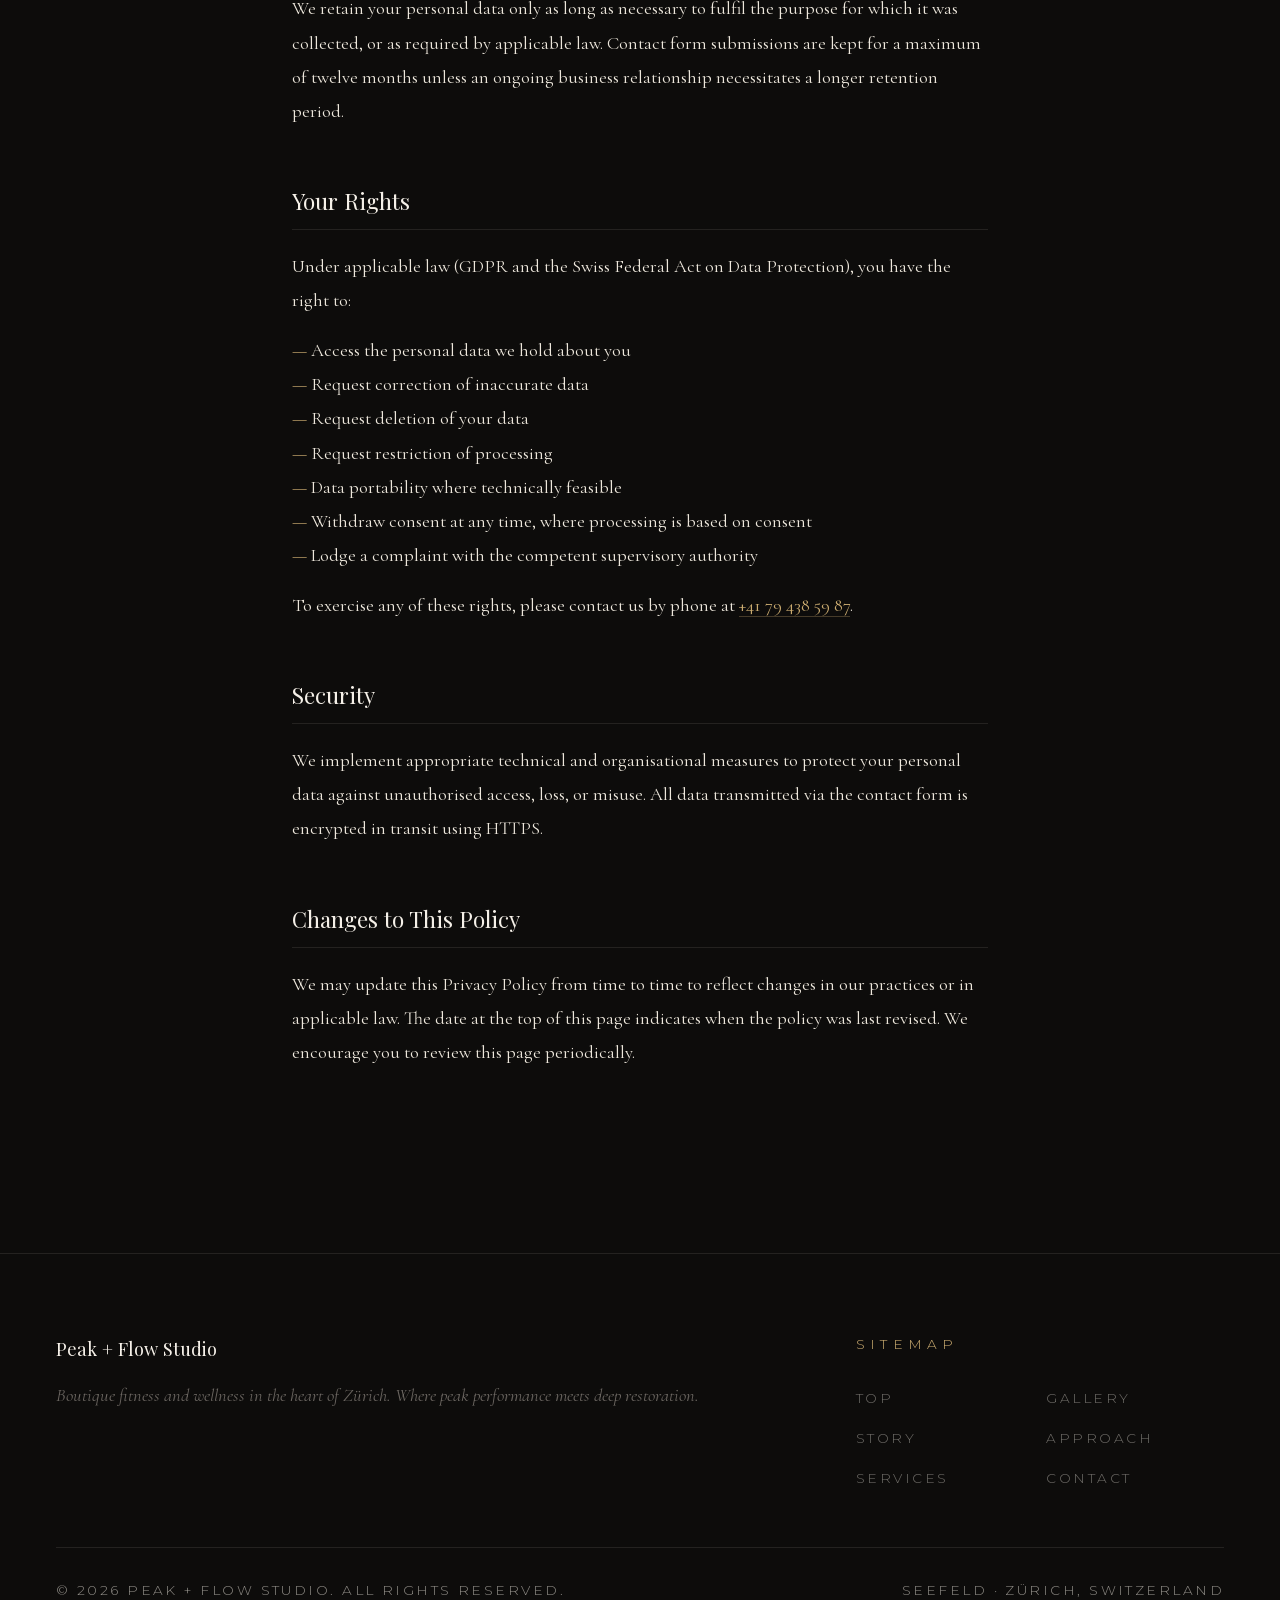
==== commit 56d66c4f: "Correct address" ====
--- a/privacy-policy.html
+++ b/privacy-policy.html
@@ -310,7 +310,8 @@
       <p>The party responsible for data processing on this website is:</p>
       <p>
         Nadia Banna<br>
-        Gemeinschaftspraxis, Wiesenstrasse 11<br>
+        Gemeinschaftspraxis<br>
+        Wiesenstrasse 11<br>
         8008 Zürich, Switzerland<br>
         Phone: <a href="tel:+41794385987">+41 79 438 59 87</a>
       </p>
